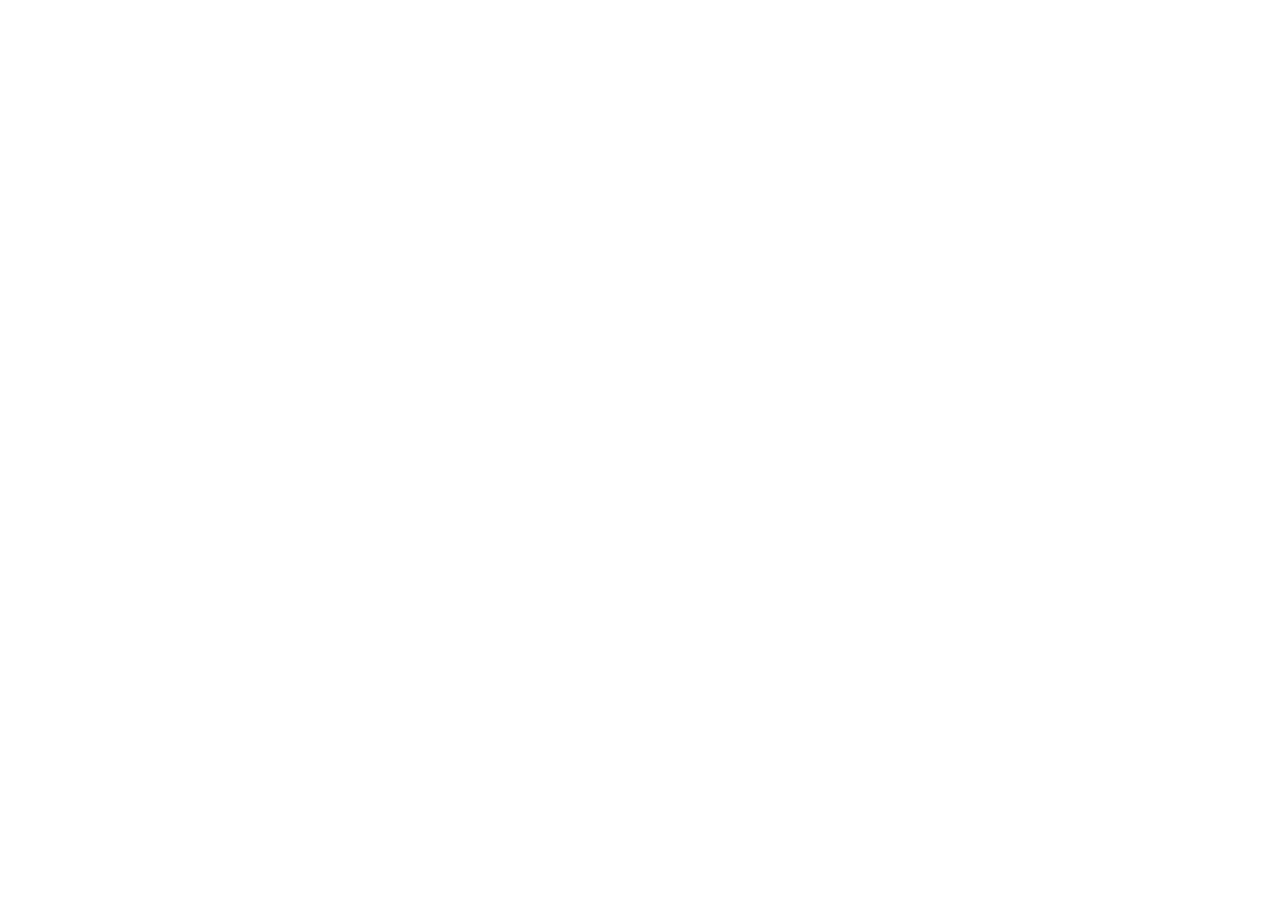
==== index.html @ f8a9d583 "Add files via upload" ====
<!doctype html>
<html lang="ko">
  <head>
    <meta charset="UTF-8" />
    <meta name="viewport" content="width=device-width, initial-scale=1.0" />
    <title>함께하개 · Together with Dog</title>
    <meta name="description" content="반려견의 건강 정보를 알아보고 견주들과 경험을 나누는 함께하개." />
    <meta name="twitter:card" content="summary_large_image" />
  </head>
  <body>
    <div id="root"></div>
    <script type="module" src="/src/main.tsx"></script>
  </body>
</html>
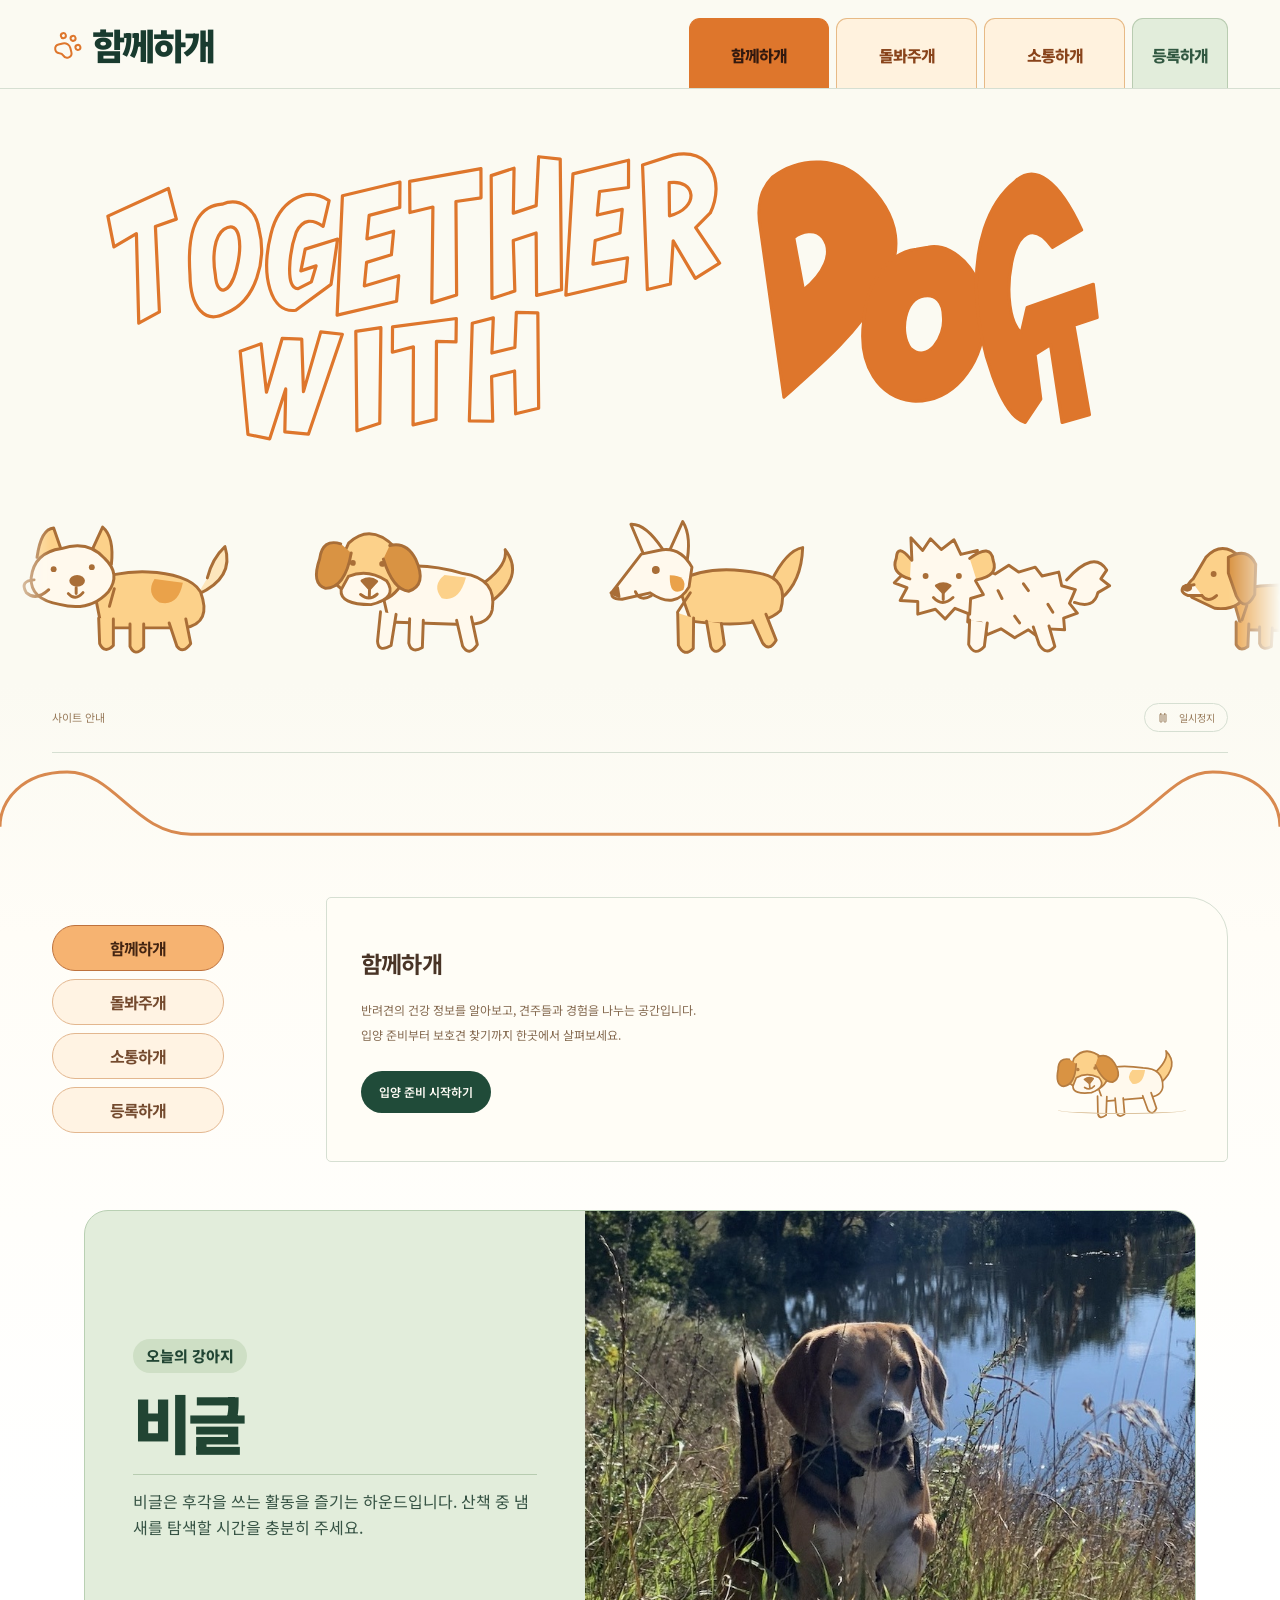
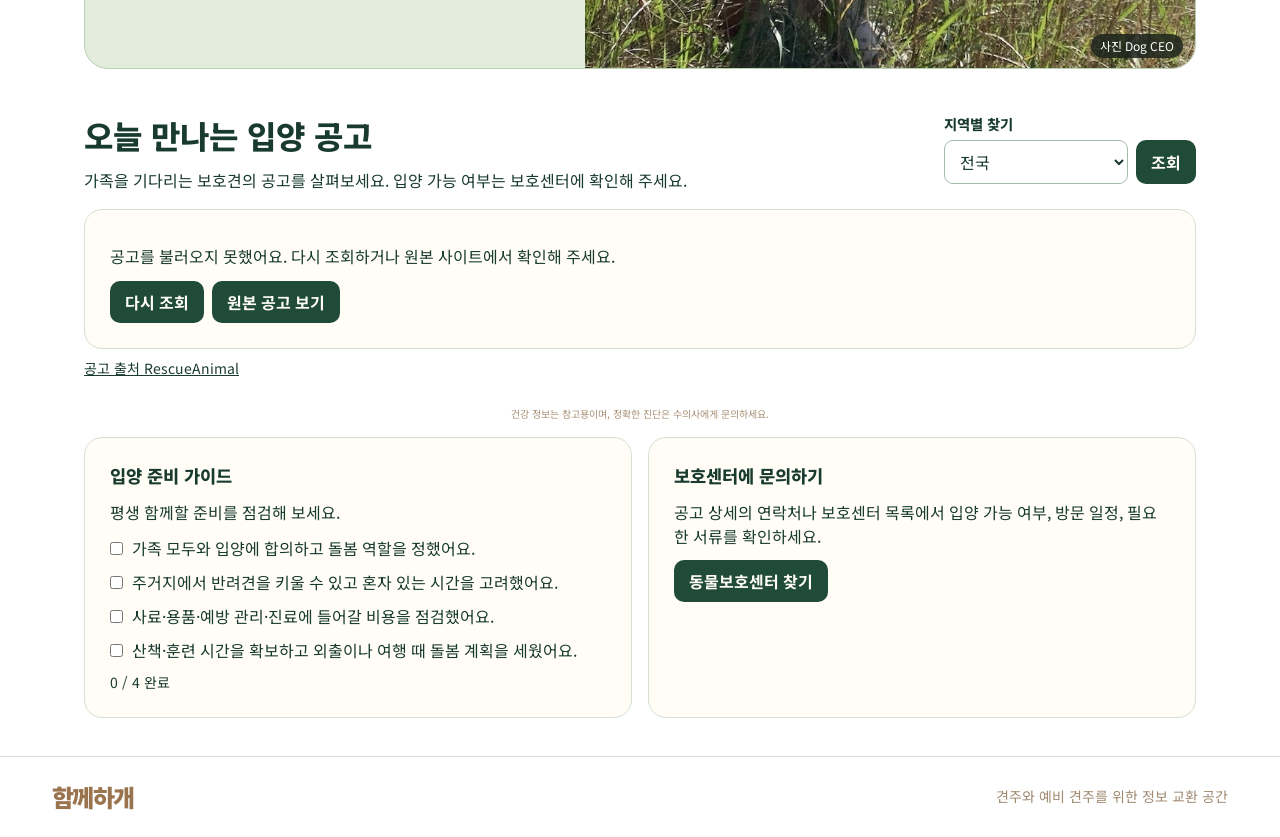
==== commit eeb81810: "Replace duplicate uploads with a working GitHub Pages site" ====
--- a/index.html
+++ b/index.html
@@ -6,9 +6,11 @@
     <title>함께하개 · Together with Dog</title>
     <meta name="description" content="반려견의 건강 정보를 알아보고 견주들과 경험을 나누는 함께하개." />
     <meta name="twitter:card" content="summary_large_image" />
+    <script type="module" crossorigin src="./assets/index-CgG6aq9R.js"></script>
+    <link rel="stylesheet" crossorigin href="./assets/index-uyL-XZnA.css">
   </head>
   <body>
     <div id="root"></div>
-    <script type="module" src="/src/main.tsx"></script>
+    <script src="./config.js"></script>
   </body>
 </html>
--- a/assets/index-uyL-XZnA.css
+++ b/assets/index-uyL-XZnA.css
@@ -0,0 +1 @@
+@import"https://fonts.googleapis.com/css2?family=Gaegu:wght@400;700&family=Noto+Sans+KR:wght@400;500;600;700;800;900&display=swap";*,:before,:after{--tw-border-spacing-x: 0;--tw-border-spacing-y: 0;--tw-translate-x: 0;--tw-translate-y: 0;--tw-rotate: 0;--tw-skew-x: 0;--tw-skew-y: 0;--tw-scale-x: 1;--tw-scale-y: 1;--tw-pan-x: ;--tw-pan-y: ;--tw-pinch-zoom: ;--tw-scroll-snap-strictness: proximity;--tw-gradient-from-position: ;--tw-gradient-via-position: ;--tw-gradient-to-position: ;--tw-ordinal: ;--tw-slashed-zero: ;--tw-numeric-figure: ;--tw-numeric-spacing: ;--tw-numeric-fraction: ;--tw-ring-inset: ;--tw-ring-offset-width: 0px;--tw-ring-offset-color: #fff;--tw-ring-color: rgb(59 130 246 / .5);--tw-ring-offset-shadow: 0 0 #0000;--tw-ring-shadow: 0 0 #0000;--tw-shadow: 0 0 #0000;--tw-shadow-colored: 0 0 #0000;--tw-blur: ;--tw-brightness: ;--tw-contrast: ;--tw-grayscale: ;--tw-hue-rotate: ;--tw-invert: ;--tw-saturate: ;--tw-sepia: ;--tw-drop-shadow: ;--tw-backdrop-blur: ;--tw-backdrop-brightness: ;--tw-backdrop-contrast: ;--tw-backdrop-grayscale: ;--tw-backdrop-hue-rotate: ;--tw-backdrop-invert: ;--tw-backdrop-opacity: ;--tw-backdrop-saturate: ;--tw-backdrop-sepia: ;--tw-contain-size: ;--tw-contain-layout: ;--tw-contain-paint: ;--tw-contain-style: }::backdrop{--tw-border-spacing-x: 0;--tw-border-spacing-y: 0;--tw-translate-x: 0;--tw-translate-y: 0;--tw-rotate: 0;--tw-skew-x: 0;--tw-skew-y: 0;--tw-scale-x: 1;--tw-scale-y: 1;--tw-pan-x: ;--tw-pan-y: ;--tw-pinch-zoom: ;--tw-scroll-snap-strictness: proximity;--tw-gradient-from-position: ;--tw-gradient-via-position: ;--tw-gradient-to-position: ;--tw-ordinal: ;--tw-slashed-zero: ;--tw-numeric-figure: ;--tw-numeric-spacing: ;--tw-numeric-fraction: ;--tw-ring-inset: ;--tw-ring-offset-width: 0px;--tw-ring-offset-color: #fff;--tw-ring-color: rgb(59 130 246 / .5);--tw-ring-offset-shadow: 0 0 #0000;--tw-ring-shadow: 0 0 #0000;--tw-shadow: 0 0 #0000;--tw-shadow-colored: 0 0 #0000;--tw-blur: ;--tw-brightness: ;--tw-contrast: ;--tw-grayscale: ;--tw-hue-rotate: ;--tw-invert: ;--tw-saturate: ;--tw-sepia: ;--tw-drop-shadow: ;--tw-backdrop-blur: ;--tw-backdrop-brightness: ;--tw-backdrop-contrast: ;--tw-backdrop-grayscale: ;--tw-backdrop-hue-rotate: ;--tw-backdrop-invert: ;--tw-backdrop-opacity: ;--tw-backdrop-saturate: ;--tw-backdrop-sepia: ;--tw-contain-size: ;--tw-contain-layout: ;--tw-contain-paint: ;--tw-contain-style: }*,:before,:after{box-sizing:border-box;border-width:0;border-style:solid;border-color:#e5e7eb}:before,:after{--tw-content: ""}html,:host{line-height:1.5;-webkit-text-size-adjust:100%;-moz-tab-size:4;-o-tab-size:4;tab-size:4;font-family:ui-sans-serif,system-ui,sans-serif,"Apple Color Emoji","Segoe UI Emoji",Segoe UI Symbol,"Noto Color Emoji";font-feature-settings:normal;font-variation-settings:normal;-webkit-tap-highlight-color:transparent}body{margin:0;line-height:inherit}hr{height:0;color:inherit;border-top-width:1px}abbr:where([title]){-webkit-text-decoration:underline dotted;text-decoration:underline dotted}h1,h2,h3,h4,h5,h6{font-size:inherit;font-weight:inherit}a{color:inherit;text-decoration:inherit}b,strong{font-weight:bolder}code,kbd,samp,pre{font-family:ui-monospace,SFMono-Regular,Menlo,Monaco,Consolas,Liberation Mono,Courier New,monospace;font-feature-settings:normal;font-variation-settings:normal;font-size:1em}small{font-size:80%}sub,sup{font-size:75%;line-height:0;position:relative;vertical-align:baseline}sub{bottom:-.25em}sup{top:-.5em}table{text-indent:0;border-color:inherit;border-collapse:collapse}button,input,optgroup,select,textarea{font-family:inherit;font-feature-settings:inherit;font-variation-settings:inherit;font-size:100%;font-weight:inherit;line-height:inherit;letter-spacing:inherit;color:inherit;margin:0;padding:0}button,select{text-transform:none}button,input:where([type=button]),input:where([type=reset]),input:where([type=submit]){-webkit-appearance:button;background-color:transparent;background-image:none}:-moz-focusring{outline:auto}:-moz-ui-invalid{box-shadow:none}progress{vertical-align:baseline}::-webkit-inner-spin-button,::-webkit-outer-spin-button{height:auto}[type=search]{-webkit-appearance:textfield;outline-offset:-2px}::-webkit-search-decoration{-webkit-appearance:none}::-webkit-file-upload-button{-webkit-appearance:button;font:inherit}summary{display:list-item}blockquote,dl,dd,h1,h2,h3,h4,h5,h6,hr,figure,p,pre{margin:0}fieldset{margin:0;padding:0}legend{padding:0}ol,ul,menu{list-style:none;margin:0;padding:0}dialog{padding:0}textarea{resize:vertical}input::-moz-placeholder,textarea::-moz-placeholder{opacity:1;color:#9ca3af}input::placeholder,textarea::placeholder{opacity:1;color:#9ca3af}button,[role=button]{cursor:pointer}:disabled{cursor:default}img,svg,video,canvas,audio,iframe,embed,object{display:block;vertical-align:middle}img,video{max-width:100%;height:auto}[hidden]:where(:not([hidden=until-found])){display:none}.sr-only{position:absolute;width:1px;height:1px;padding:0;margin:-1px;overflow:hidden;clip:rect(0,0,0,0);white-space:nowrap;border-width:0}.visible{visibility:visible}.fixed{position:fixed}.absolute{position:absolute}.relative{position:relative}.inset-0{top:0;right:0;bottom:0;left:0}.right-3{right:.75rem}.top-1\/2{top:50%}.z-50{z-index:50}.mx-auto{margin-left:auto;margin-right:auto}.mb-0\.5{margin-bottom:.125rem}.mb-1{margin-bottom:.25rem}.mb-1\.5{margin-bottom:.375rem}.mb-2{margin-bottom:.5rem}.mb-2\.5{margin-bottom:.625rem}.mb-3{margin-bottom:.75rem}.mb-4{margin-bottom:1rem}.mb-5{margin-bottom:1.25rem}.mb-6{margin-bottom:1.5rem}.ml-2{margin-left:.5rem}.mr-2{margin-right:.5rem}.mt-0\.5{margin-top:.125rem}.mt-1{margin-top:.25rem}.mt-1\.5{margin-top:.375rem}.mt-2{margin-top:.5rem}.mt-3{margin-top:.75rem}.line-clamp-2{overflow:hidden;display:-webkit-box;-webkit-box-orient:vertical;-webkit-line-clamp:2}.block{display:block}.flex{display:flex}.inline-flex{display:inline-flex}.table{display:table}.grid{display:grid}.h-11{height:2.75rem}.h-14{height:3.5rem}.h-16{height:4rem}.h-3{height:.75rem}.h-3\.5{height:.875rem}.h-4{height:1rem}.h-5{height:1.25rem}.h-6{height:1.5rem}.h-7{height:1.75rem}.h-8{height:2rem}.h-9{height:2.25rem}.h-auto{height:auto}.max-h-\[420px\]{max-height:420px}.max-h-\[500px\]{max-height:500px}.w-11{width:2.75rem}.w-14{width:3.5rem}.w-16{width:4rem}.w-3{width:.75rem}.w-3\.5{width:.875rem}.w-4{width:1rem}.w-5{width:1.25rem}.w-6{width:1.5rem}.w-7{width:1.75rem}.w-8{width:2rem}.w-9{width:2.25rem}.w-full{width:100%}.min-w-0{min-width:0px}.max-w-6xl{max-width:72rem}.max-w-\[300px\]{max-width:300px}.max-w-md{max-width:28rem}.flex-1{flex:1 1 0%}.flex-shrink-0,.shrink-0{flex-shrink:0}.-translate-y-1\/2{--tw-translate-y: -50%;transform:translate(var(--tw-translate-x),var(--tw-translate-y)) rotate(var(--tw-rotate)) skew(var(--tw-skew-x)) skewY(var(--tw-skew-y)) scaleX(var(--tw-scale-x)) scaleY(var(--tw-scale-y))}.transform{transform:translate(var(--tw-translate-x),var(--tw-translate-y)) rotate(var(--tw-rotate)) skew(var(--tw-skew-x)) skewY(var(--tw-skew-y)) scaleX(var(--tw-scale-x)) scaleY(var(--tw-scale-y))}@keyframes spin{to{transform:rotate(360deg)}}.animate-spin{animation:spin 1s linear infinite}.resize-none{resize:none}.grid-cols-2{grid-template-columns:repeat(2,minmax(0,1fr))}.flex-wrap{flex-wrap:wrap}.items-start{align-items:flex-start}.items-end{align-items:flex-end}.items-center{align-items:center}.justify-center{justify-content:center}.justify-between{justify-content:space-between}.gap-1{gap:.25rem}.gap-1\.5{gap:.375rem}.gap-2{gap:.5rem}.gap-3{gap:.75rem}.gap-4{gap:1rem}.gap-x-4{-moz-column-gap:1rem;column-gap:1rem}.gap-y-1\.5{row-gap:.375rem}.space-y-2>:not([hidden])~:not([hidden]){--tw-space-y-reverse: 0;margin-top:calc(.5rem * calc(1 - var(--tw-space-y-reverse)));margin-bottom:calc(.5rem * var(--tw-space-y-reverse))}.space-y-3>:not([hidden])~:not([hidden]){--tw-space-y-reverse: 0;margin-top:calc(.75rem * calc(1 - var(--tw-space-y-reverse)));margin-bottom:calc(.75rem * var(--tw-space-y-reverse))}.space-y-4>:not([hidden])~:not([hidden]){--tw-space-y-reverse: 0;margin-top:calc(1rem * calc(1 - var(--tw-space-y-reverse)));margin-bottom:calc(1rem * var(--tw-space-y-reverse))}.overflow-hidden{overflow:hidden}.overflow-y-auto{overflow-y:auto}.truncate{overflow:hidden;text-overflow:ellipsis;white-space:nowrap}.whitespace-pre-wrap{white-space:pre-wrap}.break-words{overflow-wrap:break-word}.break-all{word-break:break-all}.rounded{border-radius:.25rem}.rounded-2xl{border-radius:1rem}.rounded-3xl{border-radius:1.5rem}.rounded-full{border-radius:9999px}.rounded-lg{border-radius:.5rem}.rounded-xl{border-radius:.75rem}.border{border-width:1px}.border-2{border-width:2px}.border-b{border-bottom-width:1px}.border-b-2{border-bottom-width:2px}.border-t{border-top-width:1px}.border-amber-100{--tw-border-opacity: 1;border-color:rgb(254 243 199 / var(--tw-border-opacity, 1))}.border-amber-300{--tw-border-opacity: 1;border-color:rgb(252 211 77 / var(--tw-border-opacity, 1))}.border-amber-50{--tw-border-opacity: 1;border-color:rgb(255 251 235 / var(--tw-border-opacity, 1))}.border-amber-500{--tw-border-opacity: 1;border-color:rgb(245 158 11 / var(--tw-border-opacity, 1))}.border-emerald-100{--tw-border-opacity: 1;border-color:rgb(209 250 229 / var(--tw-border-opacity, 1))}.border-emerald-200{--tw-border-opacity: 1;border-color:rgb(167 243 208 / var(--tw-border-opacity, 1))}.border-emerald-300{--tw-border-opacity: 1;border-color:rgb(110 231 183 / var(--tw-border-opacity, 1))}.border-emerald-400{--tw-border-opacity: 1;border-color:rgb(52 211 153 / var(--tw-border-opacity, 1))}.border-gray-100{--tw-border-opacity: 1;border-color:rgb(243 244 246 / var(--tw-border-opacity, 1))}.border-gray-200{--tw-border-opacity: 1;border-color:rgb(229 231 235 / var(--tw-border-opacity, 1))}.border-rose-100{--tw-border-opacity: 1;border-color:rgb(255 228 230 / var(--tw-border-opacity, 1))}.border-rose-200{--tw-border-opacity: 1;border-color:rgb(254 205 211 / var(--tw-border-opacity, 1))}.border-sky-100{--tw-border-opacity: 1;border-color:rgb(224 242 254 / var(--tw-border-opacity, 1))}.border-teal-100{--tw-border-opacity: 1;border-color:rgb(204 251 241 / var(--tw-border-opacity, 1))}.border-teal-200{--tw-border-opacity: 1;border-color:rgb(153 246 228 / var(--tw-border-opacity, 1))}.border-teal-50{--tw-border-opacity: 1;border-color:rgb(240 253 250 / var(--tw-border-opacity, 1))}.border-transparent{border-color:transparent}.border-violet-100{--tw-border-opacity: 1;border-color:rgb(237 233 254 / var(--tw-border-opacity, 1))}.border-t-amber-600{--tw-border-opacity: 1;border-top-color:rgb(217 119 6 / var(--tw-border-opacity, 1))}.border-t-emerald-500{--tw-border-opacity: 1;border-top-color:rgb(16 185 129 / var(--tw-border-opacity, 1))}.bg-amber-50{--tw-bg-opacity: 1;background-color:rgb(255 251 235 / var(--tw-bg-opacity, 1))}.bg-amber-50\/50{background-color:#fffbeb80}.bg-amber-50\/60{background-color:#fffbeb99}.bg-black\/40{background-color:#0006}.bg-emerald-100{--tw-bg-opacity: 1;background-color:rgb(209 250 229 / var(--tw-bg-opacity, 1))}.bg-emerald-50{--tw-bg-opacity: 1;background-color:rgb(236 253 245 / var(--tw-bg-opacity, 1))}.bg-emerald-50\/50{background-color:#ecfdf580}.bg-emerald-500{--tw-bg-opacity: 1;background-color:rgb(16 185 129 / var(--tw-bg-opacity, 1))}.bg-gray-100{--tw-bg-opacity: 1;background-color:rgb(243 244 246 / var(--tw-bg-opacity, 1))}.bg-gray-200{--tw-bg-opacity: 1;background-color:rgb(229 231 235 / var(--tw-bg-opacity, 1))}.bg-gray-50{--tw-bg-opacity: 1;background-color:rgb(249 250 251 / var(--tw-bg-opacity, 1))}.bg-rose-100{--tw-bg-opacity: 1;background-color:rgb(255 228 230 / var(--tw-bg-opacity, 1))}.bg-rose-50{--tw-bg-opacity: 1;background-color:rgb(255 241 242 / var(--tw-bg-opacity, 1))}.bg-sky-50{--tw-bg-opacity: 1;background-color:rgb(240 249 255 / var(--tw-bg-opacity, 1))}.bg-teal-50{--tw-bg-opacity: 1;background-color:rgb(240 253 250 / var(--tw-bg-opacity, 1))}.bg-teal-50\/40{background-color:#f0fdfa66}.bg-teal-50\/50{background-color:#f0fdfa80}.bg-violet-50{--tw-bg-opacity: 1;background-color:rgb(245 243 255 / var(--tw-bg-opacity, 1))}.bg-white{--tw-bg-opacity: 1;background-color:rgb(255 255 255 / var(--tw-bg-opacity, 1))}.bg-white\/20{background-color:#fff3}.bg-gradient-to-br{background-image:linear-gradient(to bottom right,var(--tw-gradient-stops))}.bg-gradient-to-r{background-image:linear-gradient(to right,var(--tw-gradient-stops))}.from-amber-300{--tw-gradient-from: #fcd34d var(--tw-gradient-from-position);--tw-gradient-to: rgb(252 211 77 / 0) var(--tw-gradient-to-position);--tw-gradient-stops: var(--tw-gradient-from), var(--tw-gradient-to)}.from-amber-400{--tw-gradient-from: #fbbf24 var(--tw-gradient-from-position);--tw-gradient-to: rgb(251 191 36 / 0) var(--tw-gradient-to-position);--tw-gradient-stops: var(--tw-gradient-from), var(--tw-gradient-to)}.from-emerald-500{--tw-gradient-from: #10b981 var(--tw-gradient-from-position);--tw-gradient-to: rgb(16 185 129 / 0) var(--tw-gradient-to-position);--tw-gradient-stops: var(--tw-gradient-from), var(--tw-gradient-to)}.from-teal-500{--tw-gradient-from: #14b8a6 var(--tw-gradient-from-position);--tw-gradient-to: rgb(20 184 166 / 0) var(--tw-gradient-to-position);--tw-gradient-stops: var(--tw-gradient-from), var(--tw-gradient-to)}.to-emerald-500{--tw-gradient-to: #10b981 var(--tw-gradient-to-position)}.to-green-500{--tw-gradient-to: #22c55e var(--tw-gradient-to-position)}.to-orange-400{--tw-gradient-to: #fb923c var(--tw-gradient-to-position)}.to-teal-500{--tw-gradient-to: #14b8a6 var(--tw-gradient-to-position)}.p-0\.5{padding:.125rem}.p-1{padding:.25rem}.p-3{padding:.75rem}.p-4{padding:1rem}.p-5{padding:1.25rem}.p-6{padding:1.5rem}.px-2{padding-left:.5rem;padding-right:.5rem}.px-2\.5{padding-left:.625rem;padding-right:.625rem}.px-3{padding-left:.75rem;padding-right:.75rem}.px-3\.5{padding-left:.875rem;padding-right:.875rem}.px-4{padding-left:1rem;padding-right:1rem}.px-5{padding-left:1.25rem;padding-right:1.25rem}.px-6{padding-left:1.5rem;padding-right:1.5rem}.py-0\.5{padding-top:.125rem;padding-bottom:.125rem}.py-1{padding-top:.25rem;padding-bottom:.25rem}.py-10{padding-top:2.5rem;padding-bottom:2.5rem}.py-12{padding-top:3rem;padding-bottom:3rem}.py-2{padding-top:.5rem;padding-bottom:.5rem}.py-2\.5{padding-top:.625rem;padding-bottom:.625rem}.py-20{padding-top:5rem;padding-bottom:5rem}.py-3{padding-top:.75rem;padding-bottom:.75rem}.py-3\.5{padding-top:.875rem;padding-bottom:.875rem}.py-4{padding-top:1rem;padding-bottom:1rem}.py-5{padding-top:1.25rem;padding-bottom:1.25rem}.py-6{padding-top:1.5rem;padding-bottom:1.5rem}.py-8{padding-top:2rem;padding-bottom:2rem}.pb-3{padding-bottom:.75rem}.pb-5{padding-bottom:1.25rem}.pr-10{padding-right:2.5rem}.pt-1{padding-top:.25rem}.pt-2{padding-top:.5rem}.pt-3{padding-top:.75rem}.pt-5{padding-top:1.25rem}.text-left{text-align:left}.text-center{text-align:center}.text-right{text-align:right}.text-2xl{font-size:1.5rem;line-height:2rem}.text-3xl{font-size:1.875rem;line-height:2.25rem}.text-4xl{font-size:2.25rem;line-height:2.5rem}.text-5xl{font-size:3rem;line-height:1}.text-lg{font-size:1.125rem;line-height:1.75rem}.text-sm{font-size:.875rem;line-height:1.25rem}.text-xl{font-size:1.25rem;line-height:1.75rem}.text-xs{font-size:.75rem;line-height:1rem}.font-bold{font-weight:700}.font-extrabold{font-weight:800}.font-medium{font-weight:500}.font-normal{font-weight:400}.font-semibold{font-weight:600}.italic{font-style:italic}.leading-relaxed{line-height:1.625}.text-\[var\(--ink\)\]{color:var(--ink)}.text-amber-600{--tw-text-opacity: 1;color:rgb(217 119 6 / var(--tw-text-opacity, 1))}.text-amber-700{--tw-text-opacity: 1;color:rgb(180 83 9 / var(--tw-text-opacity, 1))}.text-amber-900{--tw-text-opacity: 1;color:rgb(120 53 15 / var(--tw-text-opacity, 1))}.text-emerald-400{--tw-text-opacity: 1;color:rgb(52 211 153 / var(--tw-text-opacity, 1))}.text-emerald-500{--tw-text-opacity: 1;color:rgb(16 185 129 / var(--tw-text-opacity, 1))}.text-emerald-600{--tw-text-opacity: 1;color:rgb(5 150 105 / var(--tw-text-opacity, 1))}.text-emerald-700{--tw-text-opacity: 1;color:rgb(4 120 87 / var(--tw-text-opacity, 1))}.text-emerald-800{--tw-text-opacity: 1;color:rgb(6 95 70 / var(--tw-text-opacity, 1))}.text-emerald-900{--tw-text-opacity: 1;color:rgb(6 78 59 / var(--tw-text-opacity, 1))}.text-gray-300{--tw-text-opacity: 1;color:rgb(209 213 219 / var(--tw-text-opacity, 1))}.text-gray-400{--tw-text-opacity: 1;color:rgb(156 163 175 / var(--tw-text-opacity, 1))}.text-gray-500{--tw-text-opacity: 1;color:rgb(107 114 128 / var(--tw-text-opacity, 1))}.text-gray-600{--tw-text-opacity: 1;color:rgb(75 85 99 / var(--tw-text-opacity, 1))}.text-gray-700{--tw-text-opacity: 1;color:rgb(55 65 81 / var(--tw-text-opacity, 1))}.text-gray-800{--tw-text-opacity: 1;color:rgb(31 41 55 / var(--tw-text-opacity, 1))}.text-red-800{--tw-text-opacity: 1;color:rgb(153 27 27 / var(--tw-text-opacity, 1))}.text-rose-500{--tw-text-opacity: 1;color:rgb(244 63 94 / var(--tw-text-opacity, 1))}.text-rose-600{--tw-text-opacity: 1;color:rgb(225 29 72 / var(--tw-text-opacity, 1))}.text-rose-700{--tw-text-opacity: 1;color:rgb(190 18 60 / var(--tw-text-opacity, 1))}.text-rose-900{--tw-text-opacity: 1;color:rgb(136 19 55 / var(--tw-text-opacity, 1))}.text-sky-500{--tw-text-opacity: 1;color:rgb(14 165 233 / var(--tw-text-opacity, 1))}.text-sky-900{--tw-text-opacity: 1;color:rgb(12 74 110 / var(--tw-text-opacity, 1))}.text-teal-500{--tw-text-opacity: 1;color:rgb(20 184 166 / var(--tw-text-opacity, 1))}.text-teal-600{--tw-text-opacity: 1;color:rgb(13 148 136 / var(--tw-text-opacity, 1))}.text-teal-700{--tw-text-opacity: 1;color:rgb(15 118 110 / var(--tw-text-opacity, 1))}.text-violet-600{--tw-text-opacity: 1;color:rgb(124 58 237 / var(--tw-text-opacity, 1))}.text-violet-900{--tw-text-opacity: 1;color:rgb(76 29 149 / var(--tw-text-opacity, 1))}.text-white{--tw-text-opacity: 1;color:rgb(255 255 255 / var(--tw-text-opacity, 1))}.text-white\/80{color:#fffc}.underline{text-decoration-line:underline}.opacity-0{opacity:0}.opacity-50{opacity:.5}.shadow-2xl{--tw-shadow: 0 25px 50px -12px rgb(0 0 0 / .25);--tw-shadow-colored: 0 25px 50px -12px var(--tw-shadow-color);box-shadow:var(--tw-ring-offset-shadow, 0 0 #0000),var(--tw-ring-shadow, 0 0 #0000),var(--tw-shadow)}.shadow-lg{--tw-shadow: 0 10px 15px -3px rgb(0 0 0 / .1), 0 4px 6px -4px rgb(0 0 0 / .1);--tw-shadow-colored: 0 10px 15px -3px var(--tw-shadow-color), 0 4px 6px -4px var(--tw-shadow-color);box-shadow:var(--tw-ring-offset-shadow, 0 0 #0000),var(--tw-ring-shadow, 0 0 #0000),var(--tw-shadow)}.shadow-md{--tw-shadow: 0 4px 6px -1px rgb(0 0 0 / .1), 0 2px 4px -2px rgb(0 0 0 / .1);--tw-shadow-colored: 0 4px 6px -1px var(--tw-shadow-color), 0 2px 4px -2px var(--tw-shadow-color);box-shadow:var(--tw-ring-offset-shadow, 0 0 #0000),var(--tw-ring-shadow, 0 0 #0000),var(--tw-shadow)}.outline-none{outline:2px solid transparent;outline-offset:2px}.outline{outline-style:solid}.ring-2{--tw-ring-offset-shadow: var(--tw-ring-inset) 0 0 0 var(--tw-ring-offset-width) var(--tw-ring-offset-color);--tw-ring-shadow: var(--tw-ring-inset) 0 0 0 calc(2px + var(--tw-ring-offset-width)) var(--tw-ring-color);box-shadow:var(--tw-ring-offset-shadow),var(--tw-ring-shadow),var(--tw-shadow, 0 0 #0000)}.ring-emerald-100{--tw-ring-opacity: 1;--tw-ring-color: rgb(209 250 229 / var(--tw-ring-opacity, 1))}.filter{filter:var(--tw-blur) var(--tw-brightness) var(--tw-contrast) var(--tw-grayscale) var(--tw-hue-rotate) var(--tw-invert) var(--tw-saturate) var(--tw-sepia) var(--tw-drop-shadow)}.backdrop-blur-sm{--tw-backdrop-blur: blur(4px);-webkit-backdrop-filter:var(--tw-backdrop-blur) var(--tw-backdrop-brightness) var(--tw-backdrop-contrast) var(--tw-backdrop-grayscale) var(--tw-backdrop-hue-rotate) var(--tw-backdrop-invert) var(--tw-backdrop-opacity) var(--tw-backdrop-saturate) var(--tw-backdrop-sepia);backdrop-filter:var(--tw-backdrop-blur) var(--tw-backdrop-brightness) var(--tw-backdrop-contrast) var(--tw-backdrop-grayscale) var(--tw-backdrop-hue-rotate) var(--tw-backdrop-invert) var(--tw-backdrop-opacity) var(--tw-backdrop-saturate) var(--tw-backdrop-sepia)}.transition-all{transition-property:all;transition-timing-function:cubic-bezier(.4,0,.2,1);transition-duration:.15s}.transition-colors{transition-property:color,background-color,border-color,text-decoration-color,fill,stroke;transition-timing-function:cubic-bezier(.4,0,.2,1);transition-duration:.15s}:root{font-family:Noto Sans KR,sans-serif;color:#493426;background:#fffbf0;font-synthesis:none;--paper: #fffbf0;--orange: #de762c;--ink: #67462e;--line: #e9d5b7}*{box-sizing:border-box}body{margin:0;min-width:320px}button,a{-webkit-tap-highlight-color:transparent}button{cursor:pointer}button:focus-visible,a:focus-visible,[tabindex="0"]:focus-visible{outline:3px solid #b96125;outline-offset:5px}::-moz-selection{background:#fcd18a;color:#67462e}::selection{background:#fcd18a;color:#67462e}.site-shell{min-height:100vh;background:var(--paper)}.site-header{position:sticky;top:0;z-index:40;background:#fffbf0f5;border-bottom:1px solid var(--line);-webkit-backdrop-filter:blur(12px);backdrop-filter:blur(12px)}.header-inner{max-width:1280px;padding:18px 52px 0;margin:auto;display:flex;align-items:center;justify-content:space-between;gap:30px}.brand{display:flex;align-items:center;gap:10px;padding-bottom:16px;text-align:left;color:var(--ink)}.brand>svg{width:30px;height:30px;color:var(--orange);transform:rotate(-14deg)}.brand>span{font-family:Gaegu,cursive;font-size:36px;font-weight:700;letter-spacing:-2px;line-height:1.15}.bookmark-nav{display:flex;gap:7px;align-self:stretch;align-items:flex-end}.bookmark{width:96px;min-height:70px;padding:18px 10px 15px;border:1px solid #d9b98d;border-bottom:0;border-radius:11px 11px 0 0;background:#fff8e8;color:#9d7758;transition:background .2s,color .2s;transform-origin:center bottom}.bookmark:nth-child(2){transform:rotate(1.5deg)}.bookmark:nth-child(3){transform:rotate(-1deg)}.bookmark-label{display:block;font-family:Noto Sans KR,sans-serif;font-size:16px;font-weight:800;letter-spacing:-1px}.bookmark:hover{background:#ffedce;color:#9c4e22}.bookmark.is-active{background:#f5a64b;color:#623d22;border-color:#d88a39;min-height:78px;transform:rotate(-2deg)}.bookmark-join:not(.is-active){background:#eff5e8;border-color:#b9ccb1;color:#65835e}.user-bar{max-width:1280px;margin:auto;padding:10px 52px;display:flex;gap:10px;justify-content:flex-end;align-items:center;font-size:11px;color:#886f58}.user-bar button{display:flex;gap:5px;align-items:center}.page-content{min-height:calc(100vh - 185px)}.home-hero{max-width:1280px;margin:0 auto;padding:48px 52px 0;overflow:hidden;min-height:calc(100svh - 158px);display:flex;flex-direction:column;justify-content:center}.hero-type{margin:0 auto;width:100%;max-width:1070px;color:var(--orange)}.handwritten-title{display:block;width:100%;height:auto}.dog-parade{margin:2px -52px 0;overflow:hidden;color:#a96e37;-webkit-mask-image:linear-gradient(to right,transparent,black 4%,black 96%,transparent);mask-image:linear-gradient(to right,transparent,black 4%,black 96%,transparent)}.parade-track{display:flex;width:-moz-max-content;width:max-content;animation:dog-walk 64s linear infinite}.parade-group{flex-shrink:0;display:flex;gap:30px;padding-right:30px;align-items:flex-end}.parade-friend{width:260px}.parade-friend svg{width:100%;height:186px}.friend-1 svg{transform:rotate(2deg)}.friend-2 svg{transform:rotate(-3deg)}.is-paused .parade-track{animation-play-state:paused}@keyframes dog-walk{to{transform:translate(-50%)}}.hero-bottom{max-width:1176px;width:calc(100% - 104px);margin:0 auto;display:flex;justify-content:space-between;align-items:center;padding:20px 0;border-bottom:1px solid var(--line);font-size:11px;color:#997c5c}.hero-bottom a,.parade-toggle{display:inline-flex;gap:10px;align-items:center}.hero-bottom a:hover{color:#a95523}.parade-toggle{border:1px solid var(--line);border-radius:20px;padding:6px 12px;font-size:10px}.story-area{background:linear-gradient(180deg,var(--paper) 0%,#fffdf7 15%,#fff 50%,#fff 100%);overflow:clip}.story-section{max-width:1280px;margin:auto;padding:46px 52px 0;scroll-margin-top:125px;transition:transform .9s cubic-bezier(.16,1,.3,1),opacity .65s ease}.story-section.reveal-pending{opacity:0;transform:translateY(110px)}.story-section.reveal-visible{opacity:1;transform:translateY(0)}.story-layout{display:grid;grid-template-columns:220px 1fr;gap:54px}.chapter-list{display:flex;flex-direction:column;align-self:center}.chapter-list button{padding:15px 0;text-align:left;color:#ac9175;transition:color .2s}.chapter-list button>span{font-family:Gaegu,cursive;font-weight:700;font-size:32px;line-height:1.1;letter-spacing:-1.5px}.chapter-list button:hover,.chapter-list button.selected{color:var(--orange)}.chapter-list button.selected>span{border-bottom:1px solid currentColor}.story-panel{background:#fffdf7;border:1px solid #e8d2ac;border-radius:5px 40px 5px 5px;padding:34px;min-height:265px;display:flex;align-items:center;gap:22px}.story-copy{flex:1;min-width:0;animation:chapter-enter .2s ease}.story-copy h2{font-size:23px;line-height:1.6;font-weight:700;letter-spacing:-.8px;margin:0 0 15px}.story-copy p{font-size:12px;line-height:2.1;color:#84694f;white-space:pre-line}.story-cta{margin-top:24px;display:inline-flex;gap:18px;align-items:center;font-size:12px;font-weight:600;color:#ab612e;padding-bottom:7px;border-bottom:1px solid #cf9f6f}.story-cta:hover{color:#713819;border-color:currentColor}.story-illustration{width:150px;flex-shrink:0;color:#b67d41;position:relative;align-self:flex-end}.story-illustration>svg{width:100%;transform:rotate(-5deg)}.illustration-ground{width:85%;height:8px;border-bottom:1px solid #dcc39e;border-radius:50%;position:absolute;bottom:13px;left:10%}@keyframes chapter-enter{0%{opacity:0;transform:translateY(5px)}to{opacity:1;transform:translateY(0)}}.home-disclaimer{font-size:10px;color:#a99177;padding:34px 25px;text-align:center;line-height:1.9}.site-footer{max-width:1176px;margin:auto;border-top:1px solid var(--line);padding:22px 0;display:flex;align-items:center;justify-content:space-between;gap:20px;color:#a18a71}.site-footer>div{font-family:Gaegu,cursive;font-size:24px;color:#99744f}.site-footer p{font-size:10px}.page-about+.site-footer{max-width:none;margin:0;padding-left:max(52px,calc((100vw - 1176px)/2));padding-right:max(52px,calc((100vw - 1176px)/2));background:#fff}.page-care,.page-community,.page-register{padding-top:12px;padding-bottom:22px}.page-care h2,.page-community h2{letter-spacing:-1px}.page-care .shadow-lg,.page-register .shadow-xl{box-shadow:0 8px 28px #956c2c08}.page-care main>div>div:first-child>div:first-child{border-radius:5px 42px 5px 5px;background:#fff8e9;border-color:#e8d2ac}.page-care main>div>div:nth-child(2)>div{border-color:#e8d2ac}.page-community>div{max-width:1280px}.care-dog svg{overflow:visible}.care-pupil{transition:transform .38s cubic-bezier(.2,.8,.2,1)}.care-part-motion{transform-box:view-box}.care-tail.is-selected{animation:care-tail-wag 1.25s ease-in-out infinite}.care-ear-left.is-selected{animation:care-ear-wiggle 1.6s ease-in-out infinite}.care-ear-right.is-selected{animation:care-ear-wiggle 1.6s ease-in-out -.35s infinite reverse}.care-paws.is-selected{animation:care-paw-wave 1.7s ease-in-out infinite}.care-nose.is-selected{animation:care-nose-twitch 1.35s ease-in-out infinite}.care-mouth.is-selected{animation:care-mouth-wiggle 1.7s ease-in-out infinite}.care-fur.is-selected{animation:care-fur-ripple 1.8s ease-in-out infinite}.care-body.is-selected{animation:care-back-breathe 2s ease-in-out infinite}.care-eyes.is-selected{animation:care-eye-blink 3.5s ease-in-out infinite}.care-collar{cursor:pointer;transition:transform .3s}.care-collar:hover,.care-collar.is-active{transform:rotate(5deg)}.care-hotspot{cursor:pointer;outline:none}.care-hotspot-outline{opacity:.3;transition:opacity .2s,stroke-width .2s}.care-hotspot.is-active .care-hotspot-outline{opacity:.85;stroke-dasharray:none}.care-hotspot.is-selected .care-hotspot-outline{stroke-width:2}.care-hotspot:focus-visible .care-hotspot-outline,.care-collar:focus-visible{outline:2px solid #b96125;outline-offset:4px;opacity:1}@keyframes care-tail-wag{0%,to{transform:rotate(-6deg)}50%{transform:rotate(9deg)}}@keyframes care-ear-wiggle{0%,to{transform:rotate(-3deg)}50%{transform:rotate(5deg)}}@keyframes care-paw-wave{0%,to{transform:rotate(-2deg)}50%{transform:rotate(3deg) translateY(-2px)}}@keyframes care-nose-twitch{0%,70%,to{transform:translate(0)}78%{transform:translate(-1.5px)}88%{transform:translate(1.5px)}}@keyframes care-mouth-wiggle{0%,to{transform:rotate(-1deg)}50%{transform:rotate(2deg) translateY(1px)}}@keyframes care-fur-ripple{0%,to{transform:scale(1) rotate(-1deg)}50%{transform:scale(1.025) rotate(2deg)}}@keyframes care-back-breathe{0%,to{transform:scaleY(1)}50%{transform:scaleY(1.015) translateY(-1px)}}@keyframes care-eye-blink{0%,40%,48%,to{transform:scaleY(1)}44%{transform:scaleY(.5)}}@media (max-width: 1100px){.header-inner,.home-hero{padding-left:32px;padding-right:32px}.dog-parade{margin-left:-32px;margin-right:-32px}.story-section{padding-left:32px;padding-right:32px}.site-footer{margin-left:32px;margin-right:32px}.page-about+.site-footer{padding-left:32px;padding-right:32px}.hero-bottom{width:calc(100% - 64px);margin-left:auto;margin-right:auto}.story-layout{grid-template-columns:170px 1fr;gap:32px}.story-panel{padding:28px}.story-illustration{width:110px}.story-copy p{white-space:normal}}@media (max-width: 760px){.header-inner{padding:15px 20px 0;gap:15px}.brand{gap:6px;padding-bottom:14px}.brand>span{font-size:29px}.brand>svg{width:23px;height:23px}.bookmark{width:69px;min-height:59px;padding:14px 6px 12px}.bookmark.is-active{min-height:65px}.bookmark-nav{gap:4px}.bookmark-label{font-size:13px;letter-spacing:-1px}.home-hero{padding:42px 25px 0;min-height:calc(100svh - 132px)}.dog-parade{margin:20px -25px 0}.parade-friend{width:210px}.parade-friend svg{height:155px}.parade-group{gap:12px;padding-right:12px}.hero-bottom{width:calc(100% - 50px);margin-left:auto;margin-right:auto;padding:16px 0;font-size:10px}.story-section{padding:28px 25px 0;scroll-margin-top:100px}.story-layout{grid-template-columns:1fr;gap:24px}.chapter-list{flex-direction:row}.chapter-list button{flex:1;padding:10px 0;text-align:center}.chapter-list button>span{font-size:25px}.story-panel{min-height:250px;padding:25px;gap:12px}.story-copy h2{font-size:21px}.story-illustration{width:100px}.home-disclaimer{font-size:9px;padding:28px 25px}.site-footer{margin:0 25px;padding:18px 0;gap:12px}.page-about+.site-footer{padding-left:25px;padding-right:25px}.site-footer>div{font-size:22px}.site-footer p{font-size:9px}.user-bar{padding:8px 20px;font-size:10px}}@media (max-width: 450px){.header-inner{padding-left:15px;padding-right:15px;gap:10px}.brand>svg{display:none}.brand>span{font-size:27px}.bookmark{width:58px;padding:12px 4px;min-height:54px}.bookmark.is-active{min-height:60px}.bookmark-label{font-size:12px}.bookmark-nav{gap:3px}.home-hero{padding-top:36px}.hero-type{width:calc(100% + 12px);margin-left:-6px}.story-panel{position:relative;display:block;padding:23px;min-height:330px}.story-copy h2{font-size:21px}.story-copy p{font-size:12px}.story-cta{margin-top:20px;font-size:11px}.story-illustration{width:100px;margin:10px 0 0 auto}.story-illustration>svg{height:73px}.illustration-ground{bottom:7px}.chapter-list button>span{font-size:23px}.site-footer p{font-size:8px}.parade-toggle{padding:5px 8px;gap:6px}}@media (prefers-reduced-motion: reduce){.story-section.reveal-pending{opacity:1;transform:none}*,*:before,*:after{animation-duration:.01ms!important;animation-iteration-count:1!important;transition-duration:.01ms!important;scroll-behavior:auto!important}}:root{--paper: #fbfaf2;--ink: #193b2f;--line: #d6dfd2}.site-header{background:#fbfaf2f5}.bookmark{background:#fffdf6;color:#425c4c;border-color:var(--line)}.bookmark:hover{background:#edf3e8;color:#193b2f}.bookmark.is-active{background:#204b39;color:#fffdf6;border-color:#204b39}.bookmark-join:not(.is-active){background:#e2eddb;color:#315841}.home-hero{min-height:clamp(370px,66svh,690px)}.story-panel,.page-care main>div>div:first-child>div:first-child{background:#fffdf6;border-color:var(--line)}.story-cta,.project-action{background:#204b39;color:#fffdf6}.story-cta:hover,.project-action:hover{background:#163c2c;color:#fff}.home-extras{max-width:1160px;margin:0 auto;padding:0 24px 38px;color:var(--ink)}.daily-breed{display:grid;grid-template-columns:1fr minmax(105px,230px);gap:16px;align-items:center;background:#204b39;color:#fffdf6;border-radius:24px;padding:clamp(18px,4vw,44px)}.daily-breed h2,.adoption-section h2{font-size:clamp(1.4rem,3vw,2rem);font-weight:800}.daily-breed p,.adoption-section p{margin-top:8px;line-height:1.65}.daily-breed .breed-name{font-size:clamp(1.5rem,4vw,2.8rem);font-weight:900}.breed-picture{background:#f3eedc;border-radius:50%;padding:10%}.breed-picture svg{display:block;width:100%}.adoption-section{padding-top:42px}#adoption{scroll-margin-top:95px}.adoption-grid{display:grid;grid-template-columns:repeat(auto-fit,minmax(min(100%,254px),1fr));gap:16px;margin-top:18px}.project-card{color:var(--ink);background:#fffdf6;border:1px solid var(--line);border-radius:18px;padding:clamp(16px,3vw,25px);min-width:0}.project-card h3{font-size:1.1rem;font-weight:800}.adoption-checks{display:grid;gap:10px;margin-top:12px}.adoption-checks label{display:flex;gap:9px;align-items:baseline}.adoption-checks input{accent-color:#204b39;flex:0 0 auto}.project-action{display:inline-flex;align-items:center;justify-content:center;padding:8px 15px;min-height:42px;border-radius:10px;font-weight:700}.adoption-grid .project-action{margin-top:16px}.project-control{min-width:0;min-height:42px;width:100%;border:1px solid #a6baa9;border-radius:9px;padding:8px 11px;color:var(--ink);background:#fff}.project-tag{display:inline-block;border-radius:999px;background:#e7efe2;color:#204b39;padding:3px 10px;font-size:.875rem}.project-action:disabled{opacity:.6;cursor:default}.bookmark:not(.bookmark-join),.bookmark:not(.bookmark-join).is-active{transform:none;min-height:var(--bookmark-height, 70px)}.bookmark:not(.bookmark-join){background:#fff2de;color:#89441b;border-color:#e7ba86}.bookmark:not(.bookmark-join):hover{background:#ffdfb3}.bookmark:not(.bookmark-join).is-active{background:var(--orange);color:#32190f;border-color:var(--orange)}.chapter-list{gap:8px}.chapter-list button{position:relative;isolation:isolate;display:grid;place-items:center;width:min(100%,172px);min-width:0;height:56px;padding:0;color:#744a2e}.chapter-list button svg{position:absolute;top:0;right:0;bottom:0;left:0;z-index:-1;width:100%;height:100%;overflow:visible}.chapter-list button path{fill:#fff4e1;stroke:#b6784c;stroke-width:1.6;vector-effect:non-scaling-stroke}.chapter-list button>span{font-family:inherit;font-size:clamp(.75rem,2vw,1rem);line-height:1;letter-spacing:-.05em}.chapter-list button:hover,.chapter-list button.selected{color:#442512}.chapter-list button:hover path{fill:#ffe4bf}.chapter-list button.selected path{fill:#f6b371}.chapter-list button.selected>span{border:0}.daily-breed{grid-template-columns:minmax(0,.9fr) minmax(0,1.1fr);padding:0;gap:0;overflow:hidden}.daily-breed>div{padding:clamp(20px,4vw,48px)}.breed-picture{position:relative;padding:0;margin:0;border-radius:0;aspect-ratio:4 / 3;align-self:stretch}.breed-picture img{position:absolute;width:100%;height:100%;-o-object-fit:cover;object-fit:cover}.breed-picture figcaption{position:absolute;bottom:10px;right:12px;color:#fff;background:#1e251dd9;padding:3px 9px;border-radius:12px;font-size:.75rem}#adoption-listings{scroll-margin-top:118px}.notice-header{display:flex;gap:14px;justify-content:space-between;align-items:end}.notice-controls{display:flex;gap:8px;flex-shrink:0}.notice-controls button{border:1px solid var(--line);border-radius:100%;width:42px;height:42px;display:grid;place-items:center;background:#fff5e7}.notice-controls button:hover{background:#ffe3bd}.notice-rail{display:grid;grid-auto-flow:column;grid-auto-columns:clamp(210px,28vw,278px);gap:14px;overflow-x:auto;scroll-snap-type:x mandatory;padding:4px 4px 13px;margin:14px -4px 5px}.notice-card{scroll-snap-align:start;border:1px solid var(--line);border-radius:16px;overflow:hidden;background:#fffdf6}.notice-card a{display:block;height:100%}.notice-card a:focus-visible{outline-offset:-4px}.notice-photo{aspect-ratio:4 / 3;background:#ece8dd;display:grid;place-items:center}.notice-photo img{width:100%;height:100%;-o-object-fit:cover;object-fit:cover}.notice-photo span{display:grid;gap:8px;justify-items:center;font-size:.875rem;text-align:center}.notice-copy{padding:14px}.notice-copy h3{margin-top:8px;font-weight:800;font-size:1.125rem}.notice-copy p{margin-top:3px;overflow-wrap:anywhere}.notice-status{margin-top:15px}.adoption-links{display:grid;grid-template-columns:repeat(2,minmax(0,1fr));gap:16px}.adoption-links form,.adoption-links article>p{margin-top:10px}.adoption-links article>a{margin-top:12px}.region-field{display:flex;gap:8px;margin-top:5px;flex-wrap:wrap}.region-field select{flex:1 1 84px}.region-field button{flex:0 0 auto}.home-extras .home-disclaimer{margin:24px 0 14px;padding:0}@media (max-width: 700px){.bookmark-nav{--bookmark-height: 59px}.daily-breed{grid-template-columns:1fr}.breed-picture{grid-row:1;aspect-ratio:16 / 11}.notice-header{align-items:start}.notice-controls button{width:36px;height:36px}}@media (max-width: 400px){.bookmark-nav{--bookmark-height: 54px}.adoption-links{gap:9px}.adoption-links .project-card{padding:11px}}.header-inner .brand>svg{display:block}.bookmark{width:clamp(103px,11vw,142px)}.bookmark.bookmark-join{width:96px}.hero-lockup{position:relative;width:100%;max-width:1070px;margin:0 auto}.chapter-list button{height:46px;border:1px solid #e3b78f;border-radius:999px;background:#fff3e3}.chapter-list button:hover{background:#ffe5c6}.chapter-list button.selected{background:#f6b371;border-color:#be723d}.daily-breed{background:#e2eddb;color:#214533;border:1px solid #b9d0b3}.daily-breed h2{display:inline-block;border-radius:999px;background:#cedfc5;padding:6px 13px;font-size:.94rem;font-weight:800}.daily-breed .breed-name{margin-top:13px;font-size:clamp(2.2rem,5vw,4rem);line-height:1.12;letter-spacing:-.06em}.daily-breed .breed-description{border-top:1px solid #b7ccb0;margin-top:16px;padding-top:13px;color:#365344}.notice-header{align-items:flex-start;flex-wrap:wrap}.notice-region{width:min(100%,252px)}.notice-region label{font-size:.9rem;font-weight:750}.notice-controls{justify-content:end;margin:10px 0 0}@media (max-width: 700px){.bookmark{width:clamp(57px,16vw,94px)}.bookmark.bookmark-join{width:69px}.chapter-list button{min-height:44px;height:auto}}@media (max-width: 400px){.bookmark.bookmark-join{width:58px}}.brand>span,.site-footer{font-family:Noto Sans KR,sans-serif}.brand>span,.site-footer>div{font-weight:900;letter-spacing:-.07em}.site-footer>div{font-family:inherit}.site-footer p{font-size:.875rem}.dog-parade{padding-top:16px}.is-hopping .parade-hop{animation:parade-hop 1.8s ease-in-out infinite}.is-hopping:nth-child(2n) .parade-hop{animation-delay:-.8s}.is-paused .parade-hop{animation-play-state:paused}@keyframes parade-hop{0%,29%,61%,to{transform:translateY(0)}17%,46%{transform:translateY(-13px)}}.bone-divider{width:100%;margin-top:8px;color:#d8894f}.bone-divider svg{display:block;width:100%;height:clamp(43px,7vw,92px)}.story-cta{border:0;border-radius:999px;padding:10px 18px;min-height:42px}.adoption-links #adoption-title{font-size:1.1rem;font-weight:800}@media (max-width: 540px){.header-inner .brand>svg{display:none}.header-inner .brand>span{font-size:clamp(18px,4.6vw,26px);white-space:nowrap}.bookmark:not(.bookmark-join){width:clamp(46px,14.3vw,77px)}.adoption-links{grid-template-columns:1fr}}@media (prefers-reduced-motion: reduce){.is-hopping .parade-hop{animation:none}}.care-layout{max-width:1152px;margin:auto;padding:2px 24px 12px}.care-heading{margin-bottom:12px}.care-heading h1{font-size:clamp(1.4rem,3vw,2rem);line-height:1.2;font-weight:850}.care-heading h1 span{color:#a95220}.care-heading p{margin-top:5px;font-size:.9375rem;color:#635544}.care-grid{display:grid;grid-template-columns:minmax(0,.86fr) minmax(0,1.14fr);gap:16px;align-items:start}.care-picker,.care-results{min-width:0;border:1px solid #e8d2ac;border-radius:18px;background:#fffdf6}.care-picker{padding:8px 14px 12px}.care-picker .care-dog{max-width:min(300px,max(210px,43svh))}.care-choices{display:flex;flex-wrap:wrap;gap:6px;justify-content:center}.care-choices button{display:inline-flex;align-items:center;gap:4px;padding:5px 10px;min-height:36px;border-radius:999px;border:1px solid #e6cb9f;background:#fff3d9;color:#754317;font-size:.875rem;font-weight:700}.care-choices button:hover,.care-choices button[aria-pressed=true]{background:#ffd797;border-color:#b3763c}.care-choices .care-vet-choice{background:#e7f5ee;border-color:#acd8c6;color:#155d4b}.care-choices .care-vet-choice:hover,.care-choices .care-vet-choice[aria-pressed=true]{background:#bde9d6;border-color:#429a83}.care-results{height:clamp(350px,calc(100svh - 198px),620px);overflow-y:auto;scrollbar-gutter:stable}.care-results:focus-visible{outline:2px solid #9d673d;outline-offset:2px}.care-empty{display:grid;min-height:100%;place-content:center;justify-items:center;gap:10px;text-align:center;padding:24px}.care-empty svg{color:#b67135}.care-empty h2{font-size:1.35rem;font-weight:800}.care-empty p{max-width:30ch}@media (max-width: 690px){.care-layout{padding-inline:14px}.care-grid{grid-template-columns:1fr;gap:10px}.care-picker .care-dog{max-width:205px}.care-results{height:clamp(290px,57svh,480px)}.care-heading{margin-bottom:9px}}.community-board{display:grid;grid-template-columns:minmax(0,1fr);align-items:start;gap:24px}.community-board.has-comments{grid-template-columns:minmax(0,1fr) minmax(240px,38%)}.community-feed{display:grid;gap:16px;width:100%;max-width:710px;margin:0 auto}.community-post,.community-comments{min-width:0;background:#fffdf8;border:1px solid var(--line);border-radius:17px}.community-post.is-selected{border-color:#49806a;box-shadow:0 0 0 1px #49806a}.community-post-body{display:grid;width:100%;gap:11px;padding:16px;text-align:left;border-radius:inherit}.community-post-body:hover{background:#f8faf3}.community-post-body img{display:block;width:100%;max-height:540px;-o-object-fit:contain;object-fit:contain;background:#f5f2e8;border-radius:10px}.community-post-author{display:flex;align-items:center;gap:9px}.community-post-author small{display:block;color:#526458;font-size:.8125rem}.community-avatar{display:grid;place-items:center;width:38px;height:38px;background:#e4efdf;border-radius:50%;font-weight:800}.community-reply-label,.community-post-actions{display:flex;align-items:center;gap:8px;font-size:.9rem;font-weight:750}.community-post-actions{padding:0 16px 13px;gap:14px}.community-comments{position:sticky;top:125px}.community-comments-inner{max-height:min(570px,calc(100svh - 143px));overflow:auto;min-height:150px;padding:16px}.community-comments-heading,.community-comments-heading h2{display:flex;align-items:center;gap:8px}.community-comments-heading{justify-content:space-between}.community-comments-heading h2{font-weight:850;font-size:1.125rem}.community-comments-heading button{padding:6px;border-radius:50%}.community-comments-heading button:hover{background:#e4efdf}.community-comment-context{margin:10px 0;background:#eef3e8;border-radius:8px;padding:9px;overflow-wrap:anywhere;display:-webkit-box;-webkit-line-clamp:2;-webkit-box-orient:vertical;overflow:hidden}.community-panel-handle{position:absolute;left:-24px;top:0;bottom:0;width:23px;display:grid;place-items:center;color:#527265;cursor:ew-resize;touch-action:none}.community-panel-handle:hover{color:#153d2c}@media (max-width: 760px){.community-board.has-comments{grid-template-columns:minmax(0,1fr)!important}.community-board.has-comments .community-feed{padding-bottom:35svh}.community-comments{position:fixed;z-index:35;top:auto;right:8px;left:26px;bottom:8px;box-shadow:0 4px 24px #16342638}.community-comments-inner{max-height:36svh}}.community-comments{background:#f7fbf5;border-color:#b7cebd;color:#214533}.community-comments-heading{margin:-16px -16px 0;padding:10px 16px;border-radius:16px 16px 0 0;background:#dcebdd;color:#214533}.community-comments-heading button:hover{background:#c9e0cc}.community-comment-context{background:#e8f2e6}.community-comments-inner>.border-t{border-color:#cbded0}.community-panel-handle{isolation:isolate}.community-board.is-resizing .community-feed{position:relative}@media (min-width: 761px){.community-board.is-resizing .community-feed:after{content:"";position:absolute;top:0;bottom:0;left:calc(100% + 11px);width:2px;background:#cc692e;pointer-events:none}.community-board.has-comments .community-feed{max-width:none}}.community-panel-handle.is-resizing svg{background:var(--paper)}.hop-zigzag .parade-hop{animation-name:parade-zigzag}.parade-front-paw,.parade-rear-paw{transform-box:fill-box;transform-origin:center top}.hop-front .parade-front-paw{animation:parade-front-paw 1.8s ease-in-out infinite}.hop-zigzag .parade-front-paw{animation:parade-alternate-paw 1.8s ease-in-out infinite}.hop-zigzag .parade-rear-paw{animation:parade-alternate-paw 1.8s ease-in-out -.9s infinite}.is-hopping:nth-child(2n) .parade-hop{animation-delay:0s}.is-paused .parade-front-paw,.is-paused .parade-rear-paw{animation-play-state:paused}@keyframes parade-front-paw{0%,29%,61%,to{transform:none}17%,46%{transform:rotate(35deg) translateY(-5px)}}@keyframes parade-zigzag{0%,50%,to{transform:none}25%{transform:translate(-13px,-13px) rotate(-5deg)}75%{transform:translate(13px,-13px) rotate(5deg)}}@keyframes parade-alternate-paw{0%,50%,to{transform:none}25%{transform:rotate(28deg) translateY(-4px)}}@media (prefers-reduced-motion: reduce){.is-hopping .parade-front-paw,.is-hopping .parade-rear-paw{animation:none}}.signup-sources{display:grid;grid-template-columns:repeat(5,minmax(0,1fr));gap:4px}.signup-sources label{display:grid;align-content:center;justify-items:center;gap:5px;min-height:55px;padding:5px 2px;border:1px solid #d4e3d6;border-radius:9px;background:#f2f8ef;font-size:.75rem;text-align:center}.signup-sources label:has(input:checked){border-color:#39744e;background:#dcefdc;color:#17462b}.signup-sources input{accent-color:#39744e}@media (min-width: 761px){.community-board.is-resizing .community-feed{align-self:stretch;align-content:start}}@media (max-width: 760px){.community-panel-handle.is-resizing:before{content:"";position:absolute;bottom:0;left:calc(50% - 1px);height:100svh;width:2px;background:#cc692e;z-index:-1;pointer-events:none}}.story-area>.home-extras{margin-top:clamp(24px,4vw,48px)}.is-shaking .parade-hop{animation:parade-shake 5.4s ease-in-out infinite;transform-origin:center 77%}.is-shaking:nth-child(2n) .parade-hop{animation-delay:-2.1s}.is-paused .is-shaking .parade-hop{animation-play-state:paused}@keyframes parade-shake{0%,75%,90%,to{transform:none}78%,84%{transform:translate(-4px) rotate(-4deg)}81%,87%{transform:translate(4px) rotate(4deg)}}.notice-rail{padding-top:14px}.notice-card.is-tilted{animation:notice-bookmark-tilt .48s ease;transform-origin:center 18%;z-index:1}@keyframes notice-bookmark-tilt{35%{transform:rotate(3deg) translate(3px)}}.comment-reply{margin:.45rem 0 0 1rem;padding-left:.75rem;border-left:2px solid #bdd8c2}@media (prefers-reduced-motion: reduce){.is-shaking .parade-hop,.notice-card.is-tilted{animation:none}}.hover\:border-gray-300:hover{--tw-border-opacity: 1;border-color:rgb(209 213 219 / var(--tw-border-opacity, 1))}.hover\:border-teal-300:hover{--tw-border-opacity: 1;border-color:rgb(94 234 212 / var(--tw-border-opacity, 1))}.hover\:bg-emerald-200:hover{--tw-bg-opacity: 1;background-color:rgb(167 243 208 / var(--tw-bg-opacity, 1))}.hover\:bg-emerald-600:hover{--tw-bg-opacity: 1;background-color:rgb(5 150 105 / var(--tw-bg-opacity, 1))}.hover\:bg-gray-200:hover{--tw-bg-opacity: 1;background-color:rgb(229 231 235 / var(--tw-bg-opacity, 1))}.hover\:bg-gray-300:hover{--tw-bg-opacity: 1;background-color:rgb(209 213 219 / var(--tw-bg-opacity, 1))}.hover\:bg-gray-50:hover{--tw-bg-opacity: 1;background-color:rgb(249 250 251 / var(--tw-bg-opacity, 1))}.hover\:bg-teal-100:hover{--tw-bg-opacity: 1;background-color:rgb(204 251 241 / var(--tw-bg-opacity, 1))}.hover\:from-amber-500:hover{--tw-gradient-from: #f59e0b var(--tw-gradient-from-position);--tw-gradient-to: rgb(245 158 11 / 0) var(--tw-gradient-to-position);--tw-gradient-stops: var(--tw-gradient-from), var(--tw-gradient-to)}.hover\:from-emerald-600:hover{--tw-gradient-from: #059669 var(--tw-gradient-from-position);--tw-gradient-to: rgb(5 150 105 / 0) var(--tw-gradient-to-position);--tw-gradient-stops: var(--tw-gradient-from), var(--tw-gradient-to)}.hover\:to-green-600:hover{--tw-gradient-to: #16a34a var(--tw-gradient-to-position)}.hover\:to-orange-500:hover{--tw-gradient-to: #f97316 var(--tw-gradient-to-position)}.hover\:text-emerald-700:hover{--tw-text-opacity: 1;color:rgb(4 120 87 / var(--tw-text-opacity, 1))}.hover\:text-gray-600:hover{--tw-text-opacity: 1;color:rgb(75 85 99 / var(--tw-text-opacity, 1))}.hover\:text-gray-700:hover{--tw-text-opacity: 1;color:rgb(55 65 81 / var(--tw-text-opacity, 1))}.hover\:text-rose-500:hover{--tw-text-opacity: 1;color:rgb(244 63 94 / var(--tw-text-opacity, 1))}.hover\:text-teal-700:hover{--tw-text-opacity: 1;color:rgb(15 118 110 / var(--tw-text-opacity, 1))}.hover\:text-white:hover{--tw-text-opacity: 1;color:rgb(255 255 255 / var(--tw-text-opacity, 1))}.hover\:underline:hover{text-decoration-line:underline}.hover\:shadow-lg:hover{--tw-shadow: 0 10px 15px -3px rgb(0 0 0 / .1), 0 4px 6px -4px rgb(0 0 0 / .1);--tw-shadow-colored: 0 10px 15px -3px var(--tw-shadow-color), 0 4px 6px -4px var(--tw-shadow-color);box-shadow:var(--tw-ring-offset-shadow, 0 0 #0000),var(--tw-ring-shadow, 0 0 #0000),var(--tw-shadow)}.hover\:shadow-sm:hover{--tw-shadow: 0 1px 2px 0 rgb(0 0 0 / .05);--tw-shadow-colored: 0 1px 2px 0 var(--tw-shadow-color);box-shadow:var(--tw-ring-offset-shadow, 0 0 #0000),var(--tw-ring-shadow, 0 0 #0000),var(--tw-shadow)}.focus\:border-amber-400:focus{--tw-border-opacity: 1;border-color:rgb(251 191 36 / var(--tw-border-opacity, 1))}.focus\:border-emerald-400:focus{--tw-border-opacity: 1;border-color:rgb(52 211 153 / var(--tw-border-opacity, 1))}.focus\:ring-2:focus{--tw-ring-offset-shadow: var(--tw-ring-inset) 0 0 0 var(--tw-ring-offset-width) var(--tw-ring-offset-color);--tw-ring-shadow: var(--tw-ring-inset) 0 0 0 calc(2px + var(--tw-ring-offset-width)) var(--tw-ring-color);box-shadow:var(--tw-ring-offset-shadow),var(--tw-ring-shadow),var(--tw-shadow, 0 0 #0000)}.focus\:ring-amber-100:focus{--tw-ring-opacity: 1;--tw-ring-color: rgb(254 243 199 / var(--tw-ring-opacity, 1))}.focus\:ring-emerald-100:focus{--tw-ring-opacity: 1;--tw-ring-color: rgb(209 250 229 / var(--tw-ring-opacity, 1))}.active\:scale-95:active{--tw-scale-x: .95;--tw-scale-y: .95;transform:translate(var(--tw-translate-x),var(--tw-translate-y)) rotate(var(--tw-rotate)) skew(var(--tw-skew-x)) skewY(var(--tw-skew-y)) scaleX(var(--tw-scale-x)) scaleY(var(--tw-scale-y))}.active\:scale-\[0\.98\]:active{--tw-scale-x: .98;--tw-scale-y: .98;transform:translate(var(--tw-translate-x),var(--tw-translate-y)) rotate(var(--tw-rotate)) skew(var(--tw-skew-x)) skewY(var(--tw-skew-y)) scaleX(var(--tw-scale-x)) scaleY(var(--tw-scale-y))}.disabled\:cursor-not-allowed:disabled{cursor:not-allowed}.disabled\:opacity-50:disabled{opacity:.5}.group\/comment:hover .group-hover\/comment\:opacity-100,.group:hover .group-hover\:opacity-100{opacity:1}@media (min-width: 640px){.sm\:grid-cols-2{grid-template-columns:repeat(2,minmax(0,1fr))}.sm\:grid-cols-3{grid-template-columns:repeat(3,minmax(0,1fr))}.sm\:px-6{padding-left:1.5rem;padding-right:1.5rem}}
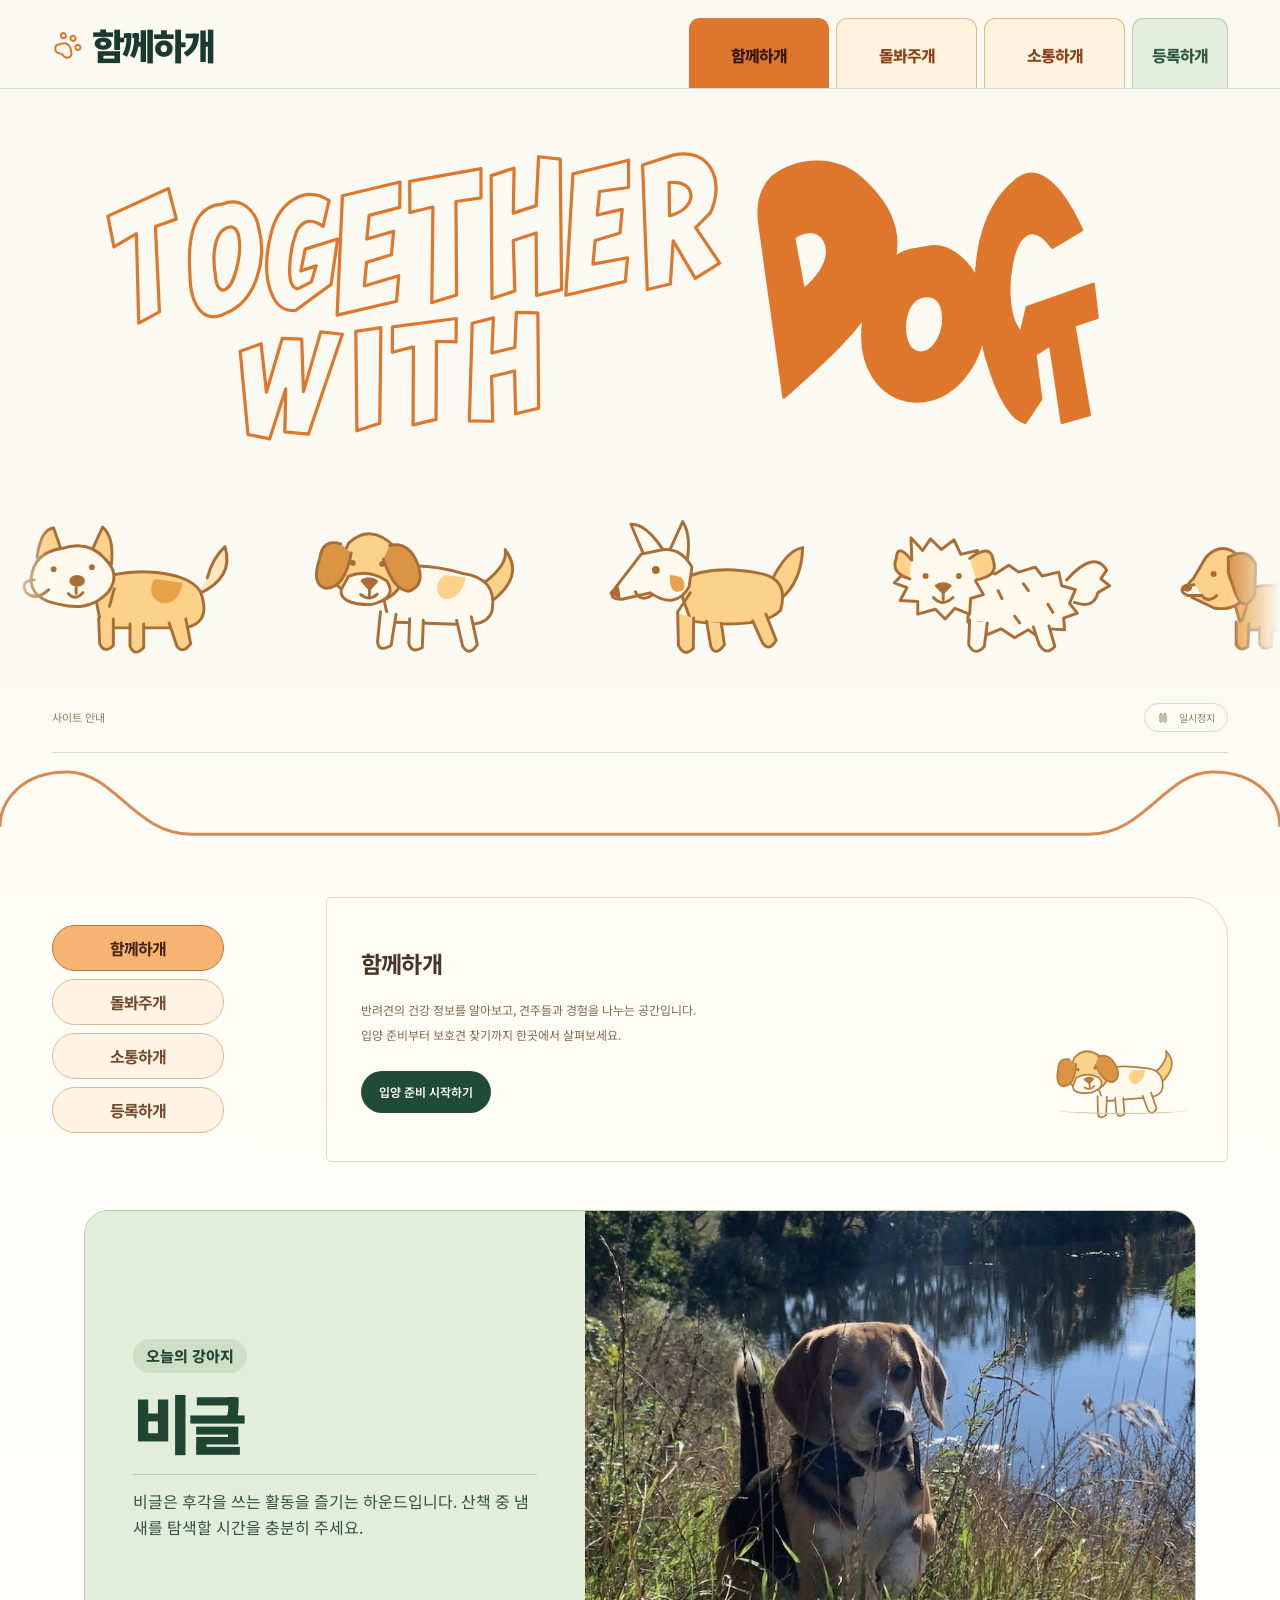
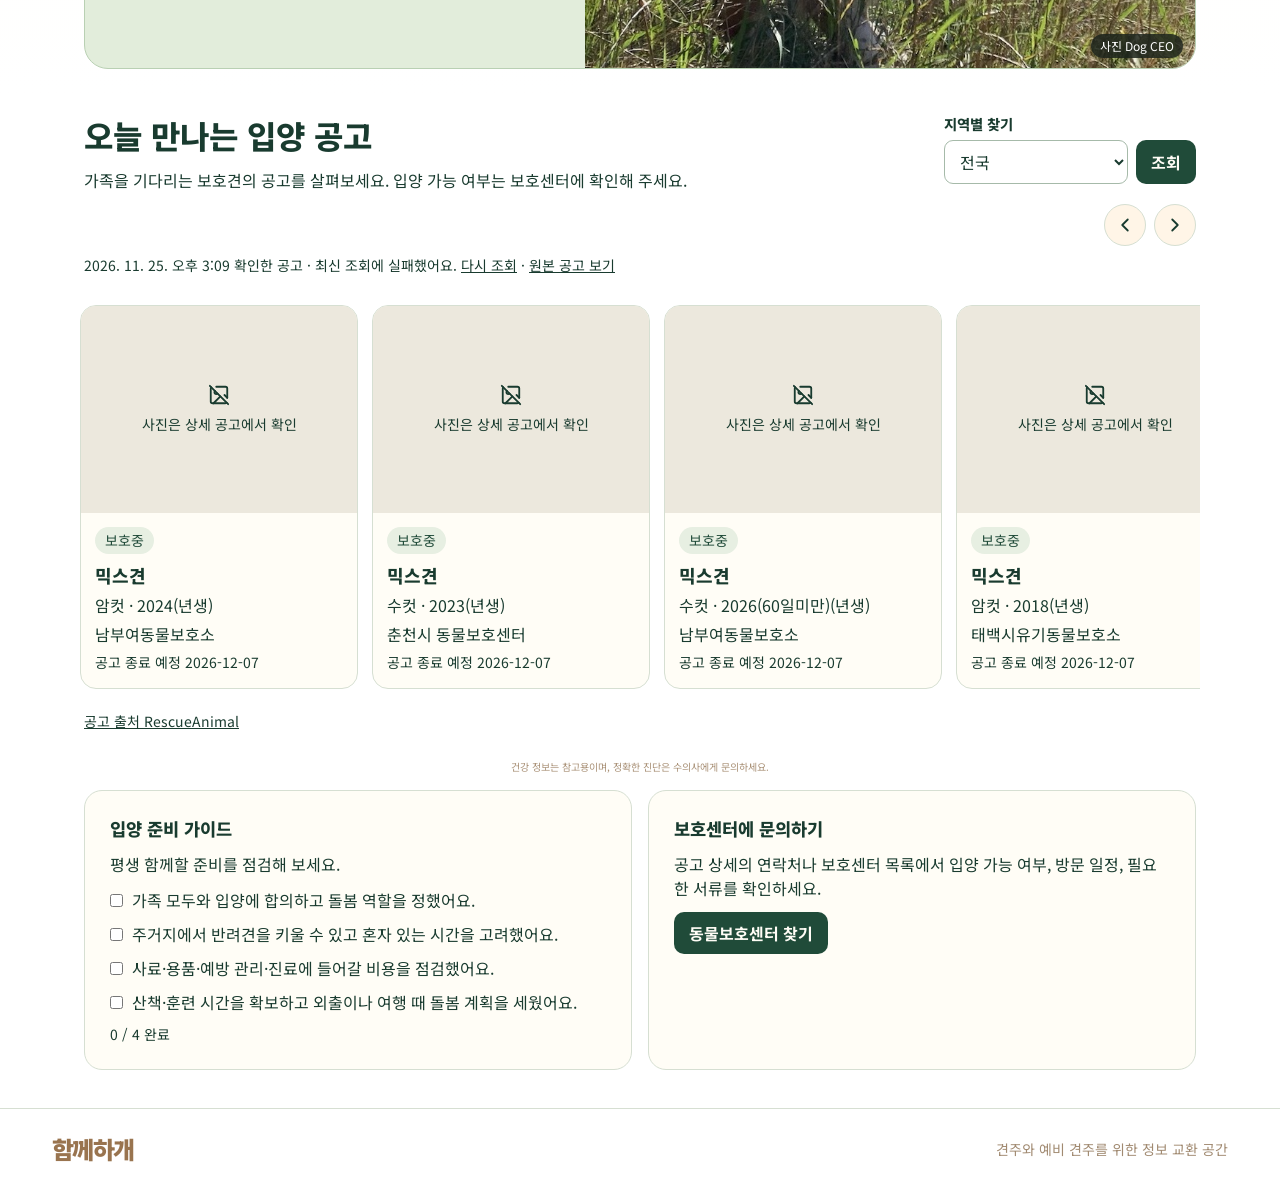
==== commit 53a3c593: "Keep saved adoption notices visible when live lookup fails" ====
--- a/index.html
+++ b/index.html
@@ -6,7 +6,7 @@
     <title>함께하개 · Together with Dog</title>
     <meta name="description" content="반려견의 건강 정보를 알아보고 견주들과 경험을 나누는 함께하개." />
     <meta name="twitter:card" content="summary_large_image" />
-    <script type="module" crossorigin src="./assets/index-CgG6aq9R.js"></script>
+    <script type="module" crossorigin src="./assets/index-DK6etE3W.js"></script>
     <link rel="stylesheet" crossorigin href="./assets/index-uyL-XZnA.css">
   </head>
   <body>
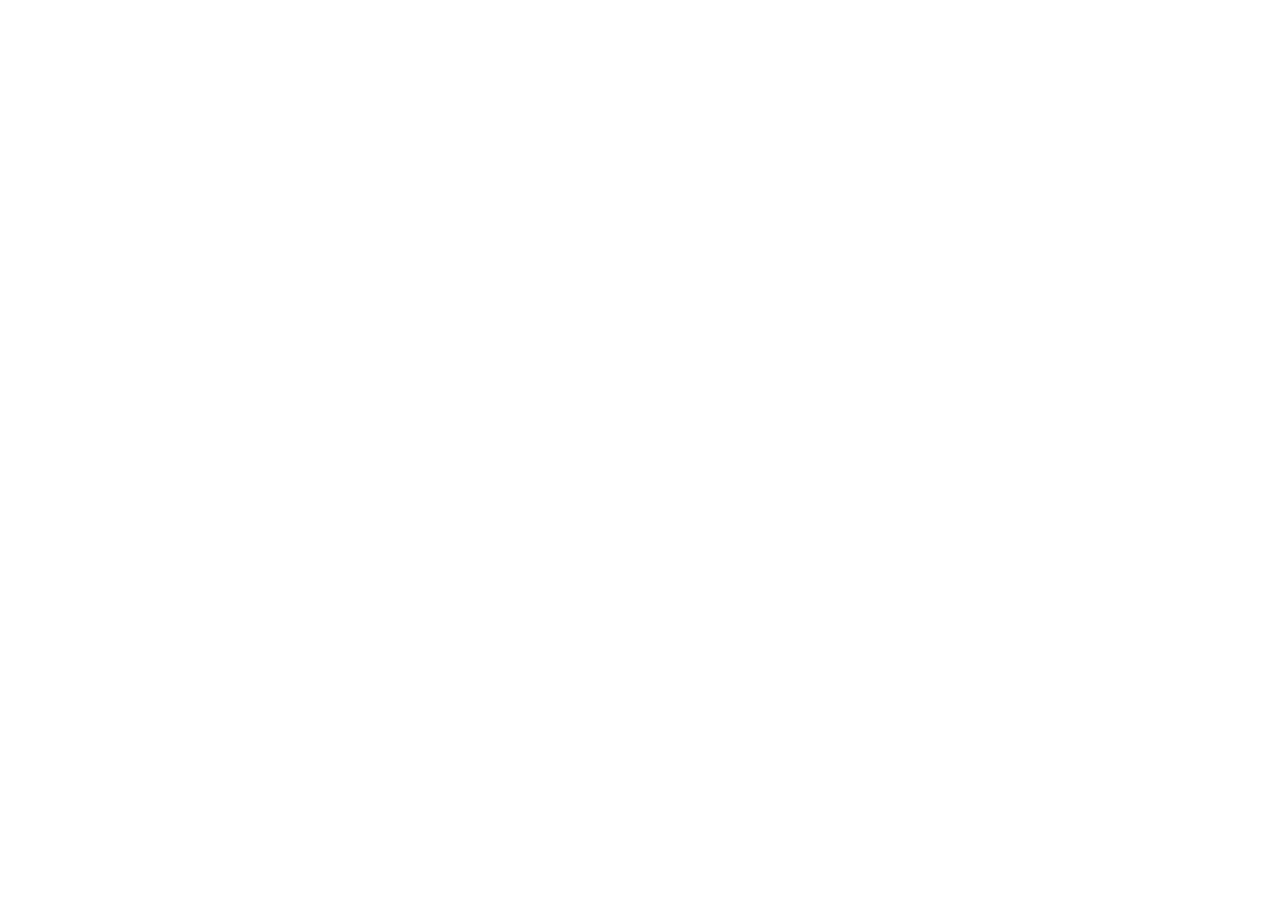
==== commit fa447603: "Publish new Supabase connection and adoption page" ====
--- a/index.html
+++ b/index.html
@@ -6,11 +6,10 @@
     <title>함께하개 · Together with Dog</title>
     <meta name="description" content="반려견의 건강 정보를 알아보고 견주들과 경험을 나누는 함께하개." />
     <meta name="twitter:card" content="summary_large_image" />
-    <script type="module" crossorigin src="./assets/index-DK6etE3W.js"></script>
-    <link rel="stylesheet" crossorigin href="./assets/index-uyL-XZnA.css">
+    <script type="module" crossorigin src="/TogetherWithDog/assets/index-BtBEffMN.js"></script>
+    <link rel="stylesheet" crossorigin href="/TogetherWithDog/assets/index-UDC3IVzn.css">
   </head>
   <body>
     <div id="root"></div>
-    <script src="./config.js"></script>
   </body>
 </html>
